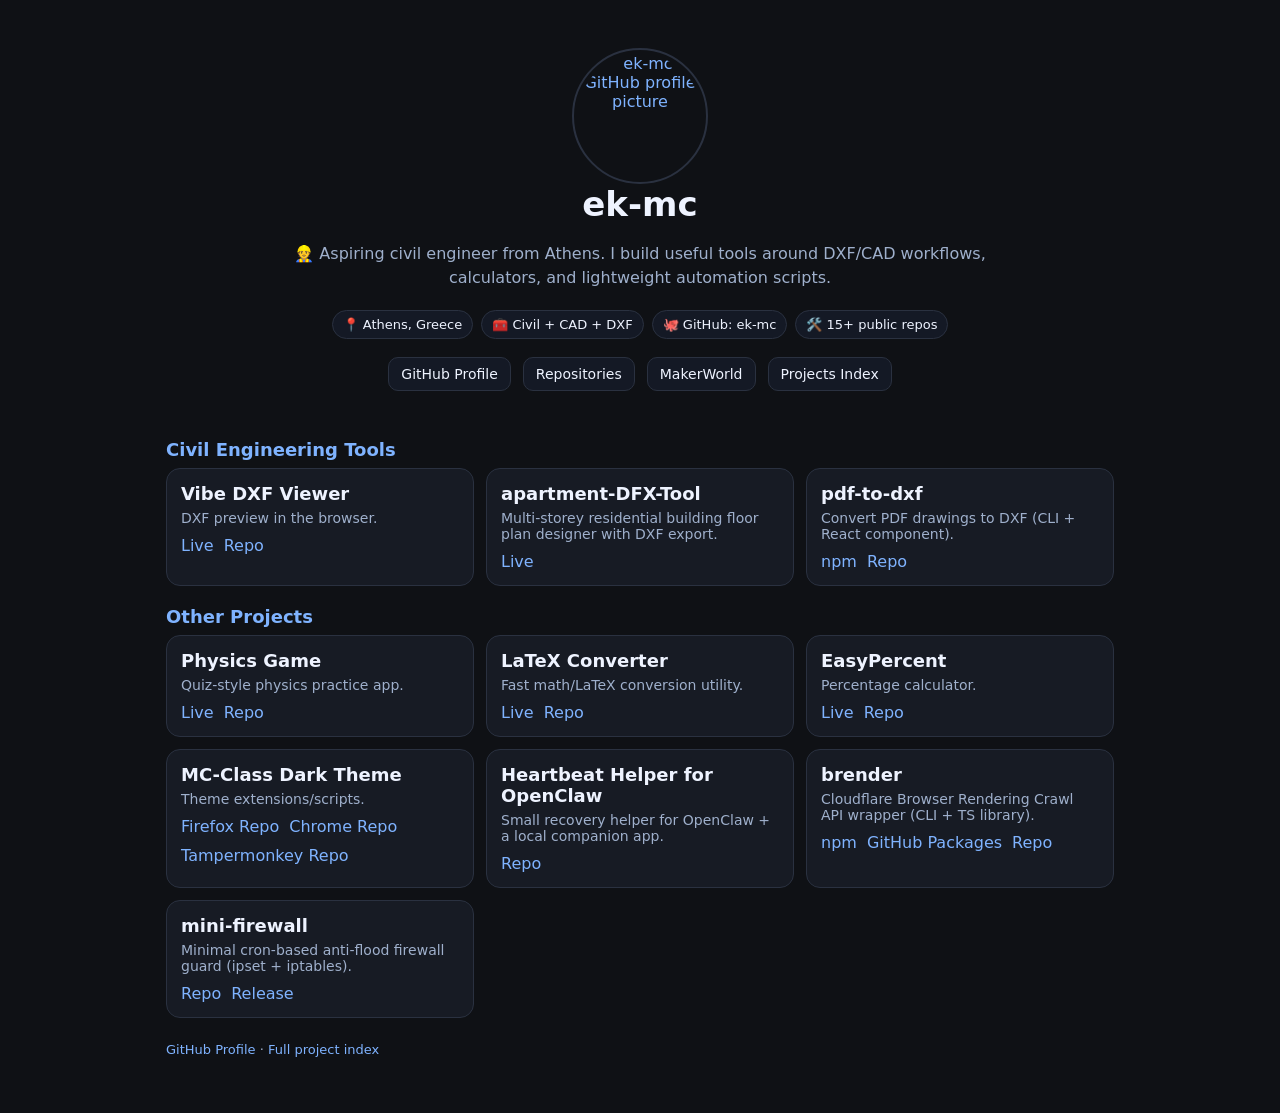
==== index.html @ ce6163a0 "chore(homepage): remove hero subtitle line" ====
<!doctype html>
<html lang="en">
  <head>
    <meta charset="UTF-8" />
    <meta name="viewport" content="width=device-width, initial-scale=1.0" />
    <title>ek-mc — Project Hub | Tools, Games & Engineering Projects</title>
    <meta name="description" content="Project hub for ek-mc: tools, games, engineering utilities, browser extensions, and experiments with live demos and repositories." />
    <meta name="robots" content="index, follow" />
    <link rel="canonical" href="https://ek-mc.github.io/" />

    <meta property="og:type" content="website" />
    <meta property="og:title" content="ek-mc — Project Hub" />
    <meta property="og:description" content="Tools, games, engineering utilities, and experiments by ek-mc." />
    <meta property="og:url" content="https://ek-mc.github.io/" />
    <meta property="og:image" content="https://ek-mc.github.io/favicon.svg" />

    <meta name="twitter:card" content="summary" />
    <meta name="twitter:title" content="ek-mc — Project Hub" />
    <meta name="twitter:description" content="Tools, games, engineering utilities, and experiments by ek-mc." />
    <meta name="twitter:image" content="https://ek-mc.github.io/favicon.svg" />

    <link rel="icon" href="./favicon.svg" type="image/svg+xml" />
    <script type="application/ld+json">
    {
      "@context": "https://schema.org",
      "@type": "Person",
      "name": "ek-mc",
      "url": "https://ek-mc.github.io/",
      "sameAs": [
        "https://github.com/ek-mc"
      ]
    }
    </script>
    <style>
      :root { --bg:#0f1115; --card:#171b24; --text:#eef3ff; --muted:#9fb0cc; --accent:#7fb3ff; --line:#2a3140; }
      *{box-sizing:border-box} body{margin:0;font-family:Inter,system-ui,-apple-system,Segoe UI,Roboto,sans-serif;background:var(--bg);color:var(--text)}
      .wrap{max-width:980px;margin:0 auto;padding:28px 16px 56px}
      h1{margin:0 0 8px;font-size:34px}
      p.sub{margin:0 0 26px;color:var(--muted)}
      .hero{display:flex;flex-direction:column;align-items:center;text-align:center;padding:20px 0 10px}
      .avatar-link{display:inline-flex;border-radius:999px;border:2px solid var(--line);padding:4px;transition:.2s transform,.2s border-color}
      .avatar-link:hover{transform:translateY(-2px);border-color:var(--accent)}
      .avatar{width:124px;height:124px;border-radius:999px;display:block;object-fit:cover}
      .bio{max-width:700px;color:var(--muted);margin:10px 0 12px;line-height:1.5}
      .pills{display:flex;gap:8px;flex-wrap:wrap;justify-content:center;margin:8px 0 18px}
      .pill{font-size:13px;color:var(--text);border:1px solid var(--line);background:#141925;padding:6px 10px;border-radius:999px}
      .hero-links{display:flex;gap:12px;flex-wrap:wrap;justify-content:center;margin-bottom:18px}
      .btn{border:1px solid var(--line);background:#141925;color:var(--text);padding:8px 12px;border-radius:10px;text-decoration:none;font-size:14px}
      .btn:hover{border-color:var(--accent);text-decoration:none}
      .category{margin:20px 0 8px;font-size:18px;color:var(--accent)}
      .grid{display:grid;grid-template-columns:repeat(auto-fill,minmax(260px,1fr));gap:12px}
      .card{background:var(--card);border:1px solid #2a3140;border-radius:14px;padding:14px}
      .card h3{margin:0 0 6px;font-size:18px}
      .card p{margin:0 0 10px;color:var(--muted);font-size:14px}
      a{color:var(--accent);text-decoration:none}
      a:hover{text-decoration:underline}
      .links{display:flex;gap:10px;flex-wrap:wrap}
      footer{margin-top:24px;color:var(--muted);font-size:13px}
    </style>
  </head>
  <body>
    <main class="wrap">
      <section class="hero">
        <a class="avatar-link" href="https://github.com/ek-mc" target="_blank" rel="noopener">
          <img class="avatar" src="https://avatars.githubusercontent.com/u/245786999?v=4" alt="ek-mc GitHub profile picture" />
        </a>
        <h1>ek-mc</h1>
                <p class="bio">👷 Aspiring civil engineer from Athens. I build useful tools around DXF/CAD workflows, calculators, and lightweight automation scripts.</p>
        <div class="pills">
          <span class="pill">📍 Athens, Greece</span>
          <span class="pill">🧰 Civil + CAD + DXF</span>
          <span class="pill">🐙 GitHub: ek-mc</span>
          <span class="pill">🛠️ 15+ public repos</span>
        </div>
        <div class="hero-links">
          <a class="btn" href="https://github.com/ek-mc" target="_blank" rel="noopener">GitHub Profile</a>
          <a class="btn" href="https://github.com/ek-mc?tab=repositories" target="_blank" rel="noopener">Repositories</a>
          <a class="btn" href="https://makerworld.com/en/@pikatsu" target="_blank" rel="noopener">MakerWorld</a>
          <a class="btn" href="https://github.com/ek-mc/ek-mc-projects" target="_blank" rel="noopener">Projects Index</a>
        </div>
      </section>

      <h2 class="category">Civil Engineering Tools</h2>
      <section class="grid">
        <article class="card">
          <h3>Vibe DXF Viewer</h3>
          <p>DXF preview in the browser.</p>
          <div class="links"><a href="https://ek-mc.github.io/vibe-dxf-viewer/">Live</a><a href="https://github.com/ek-mc/vibe-dxf-viewer">Repo</a></div>
        </article>
        <article class="card">
          <h3>apartment-DFX-Tool</h3>
          <p>Multi-storey residential building floor plan designer with DXF export.</p>
          <div class="links"><a href="https://ek-mc.github.io/apartment-dxf-tool/">Live</a></div>
        </article>
        <article class="card">
          <h3>pdf-to-dxf</h3>
          <p>Convert PDF drawings to DXF (CLI + React component).</p>
          <div class="links"><a href="https://www.npmjs.com/package/pdf-to-dxf">npm</a><a href="https://github.com/ek-mc/pdf-to-dxf">Repo</a></div>
        </article>
      </section>

      <h2 class="category">Other Projects</h2>
      <section class="grid">
        <article class="card">
          <h3>Physics Game</h3>
          <p>Quiz-style physics practice app.</p>
          <div class="links"><a href="https://ek-mc.github.io/physics-game/">Live</a><a href="https://github.com/ek-mc/physics-game">Repo</a></div>
        </article>
        <article class="card">
          <h3>LaTeX Converter</h3>
          <p>Fast math/LaTeX conversion utility.</p>
          <div class="links"><a href="https://ek-mc.github.io/latex-converter/">Live</a><a href="https://github.com/ek-mc/latex-converter">Repo</a></div>
        </article>
        <article class="card">
          <h3>EasyPercent</h3>
          <p>Percentage calculator.</p>
          <div class="links"><a href="https://easypercent.eu/">Live</a><a href="https://github.com/ek-mc/easypercent-percentage-calculator">Repo</a></div>
        </article>
        <article class="card">
          <h3>MC-Class Dark Theme</h3>
          <p>Theme extensions/scripts.</p>
          <div class="links">
            <a href="https://github.com/ek-mc/mc-class-dark-firefox-extension">Firefox Repo</a>
            <a href="https://github.com/ek-mc/mc-class-dark-chrome-extension">Chrome Repo</a>
            <a href="https://github.com/ek-mc/mc-class-dark-tampermonkey">Tampermonkey Repo</a>
          </div>
        </article>
        <article class="card">
          <h3>Heartbeat Helper for OpenClaw</h3>
          <p>Small recovery helper for OpenClaw + a local companion app.</p>
          <div class="links"><a href="https://github.com/ek-mc/heartbeat-helper-for-openclaw">Repo</a></div>
        </article>
        <article class="card">
          <h3>brender</h3>
          <p>Cloudflare Browser Rendering Crawl API wrapper (CLI + TS library).</p>
          <div class="links"><a href="https://www.npmjs.com/package/brender">npm</a><a href="https://github.com/ek-mc/brender/pkgs/npm/brender">GitHub Packages</a><a href="https://github.com/ek-mc/brender">Repo</a></div>
        </article>
        <article class="card">
          <h3>mini-firewall</h3>
          <p>Minimal cron-based anti-flood firewall guard (ipset + iptables).</p>
          <div class="links"><a href="https://github.com/ek-mc/mini-firewall">Repo</a><a href="https://github.com/ek-mc/mini-firewall/releases/latest">Release</a></div>
        </article>
      </section>

      <footer>
        <a href="https://github.com/ek-mc">GitHub Profile</a> ·
        <a href="https://github.com/ek-mc/ek-mc-projects">Full project index</a>
      </footer>
    </main>
  </body>
</html>
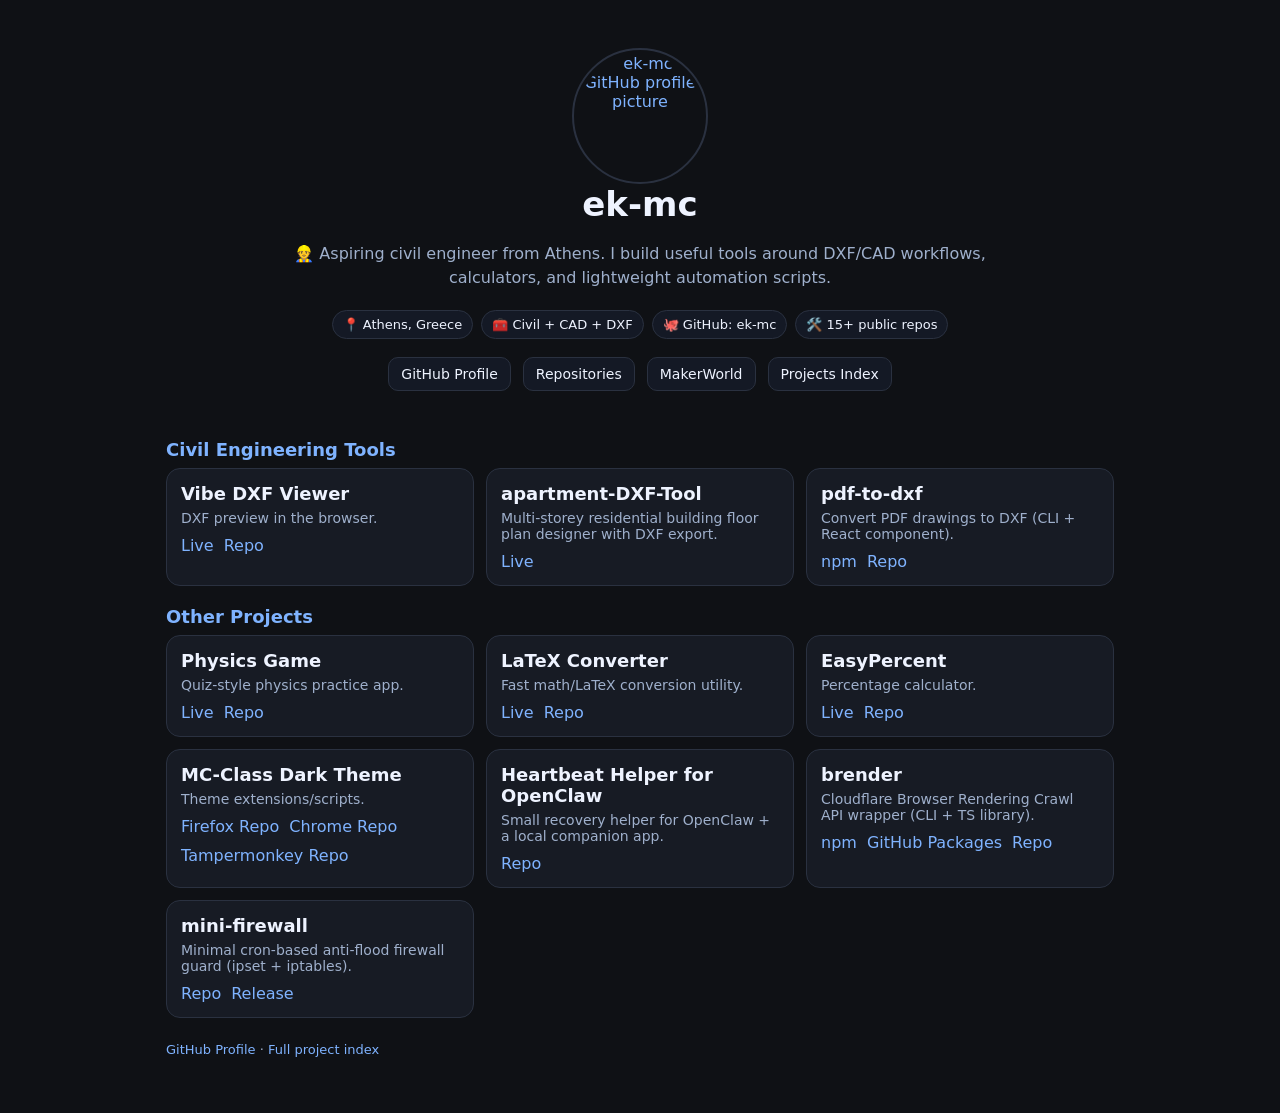
==== commit 90329c7d: "Fix typo in apartment-DXF-Tool heading" ====
--- a/index.html
+++ b/index.html
@@ -12,14 +12,14 @@
     <meta property="og:title" content="ek-mc — Project Hub" />
     <meta property="og:description" content="Tools, games, engineering utilities, and experiments by ek-mc." />
     <meta property="og:url" content="https://ek-mc.github.io/" />
-    <meta property="og:image" content="https://ek-mc.github.io/favicon.svg" />
+    <meta property="og:image" content="https://ek-mc.github.io/favicon.png" />
 
     <meta name="twitter:card" content="summary" />
     <meta name="twitter:title" content="ek-mc — Project Hub" />
     <meta name="twitter:description" content="Tools, games, engineering utilities, and experiments by ek-mc." />
-    <meta name="twitter:image" content="https://ek-mc.github.io/favicon.svg" />
+    <meta name="twitter:image" content="https://ek-mc.github.io/favicon.png" />
 
-    <link rel="icon" href="./favicon.svg" type="image/svg+xml" />
+    <link rel="icon" href="./favicon.png" type="image/png" />
     <script type="application/ld+json">
     {
       "@context": "https://schema.org",
@@ -88,7 +88,7 @@
           <div class="links"><a href="https://ek-mc.github.io/vibe-dxf-viewer/">Live</a><a href="https://github.com/ek-mc/vibe-dxf-viewer">Repo</a></div>
         </article>
         <article class="card">
-          <h3>apartment-DFX-Tool</h3>
+          <h3>apartment-DXF-Tool</h3>
           <p>Multi-storey residential building floor plan designer with DXF export.</p>
           <div class="links"><a href="https://ek-mc.github.io/apartment-dxf-tool/">Live</a></div>
         </article>
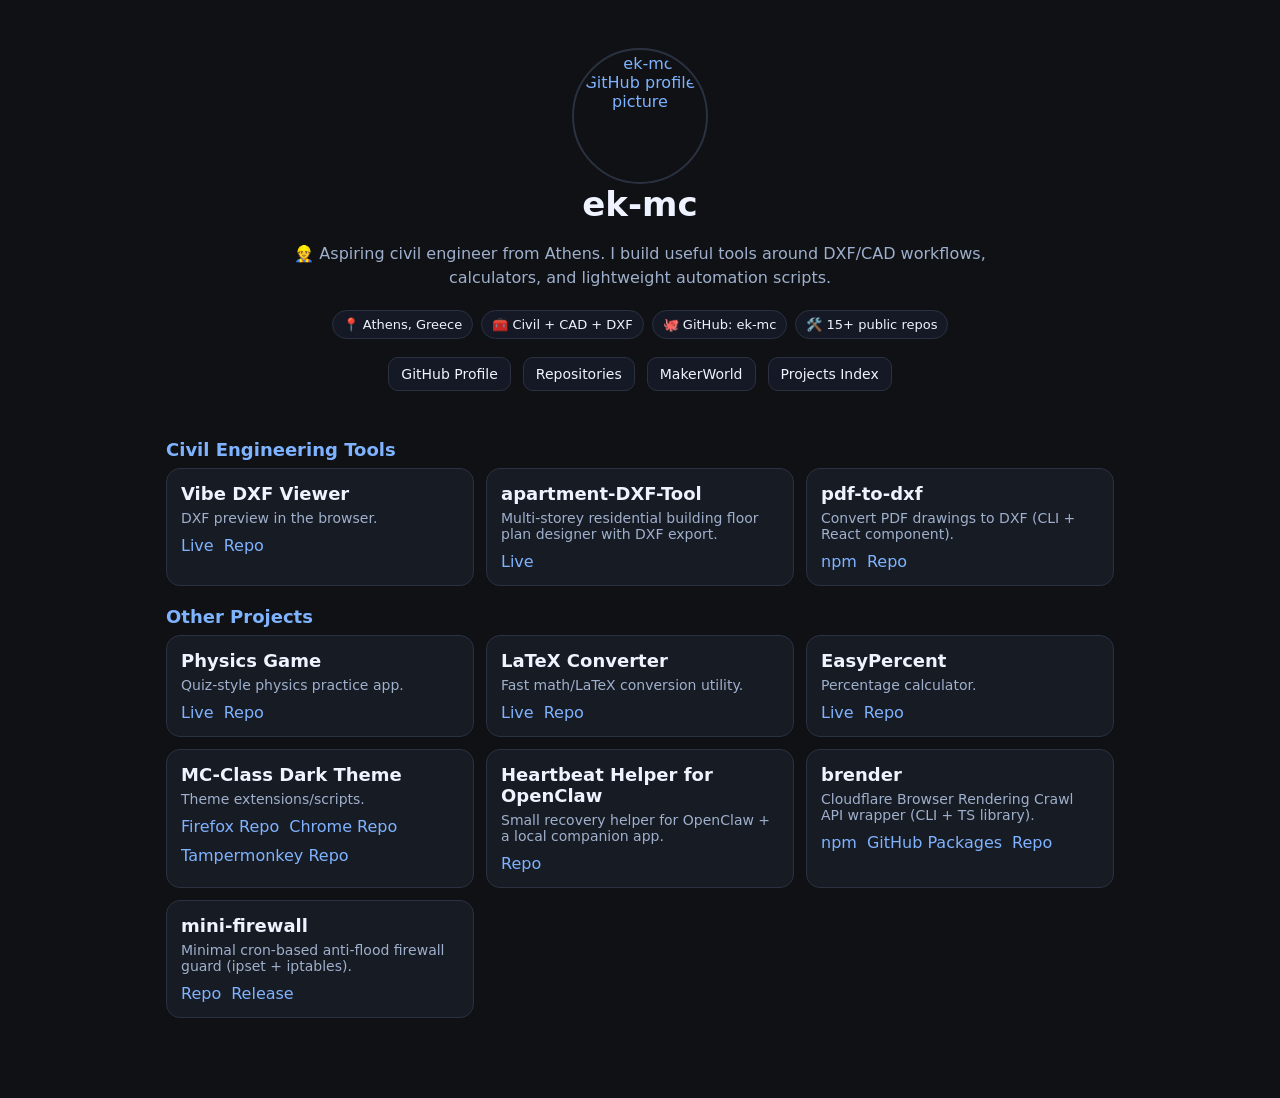
==== commit e4af7e8e: "Remove GitHub links from footer Removed links to GitHub profile and project index from footer." ====
--- a/index.html
+++ b/index.html
@@ -143,8 +143,6 @@
       </section>
 
       <footer>
-        <a href="https://github.com/ek-mc">GitHub Profile</a> ·
-        <a href="https://github.com/ek-mc/ek-mc-projects">Full project index</a>
       </footer>
     </main>
   </body>
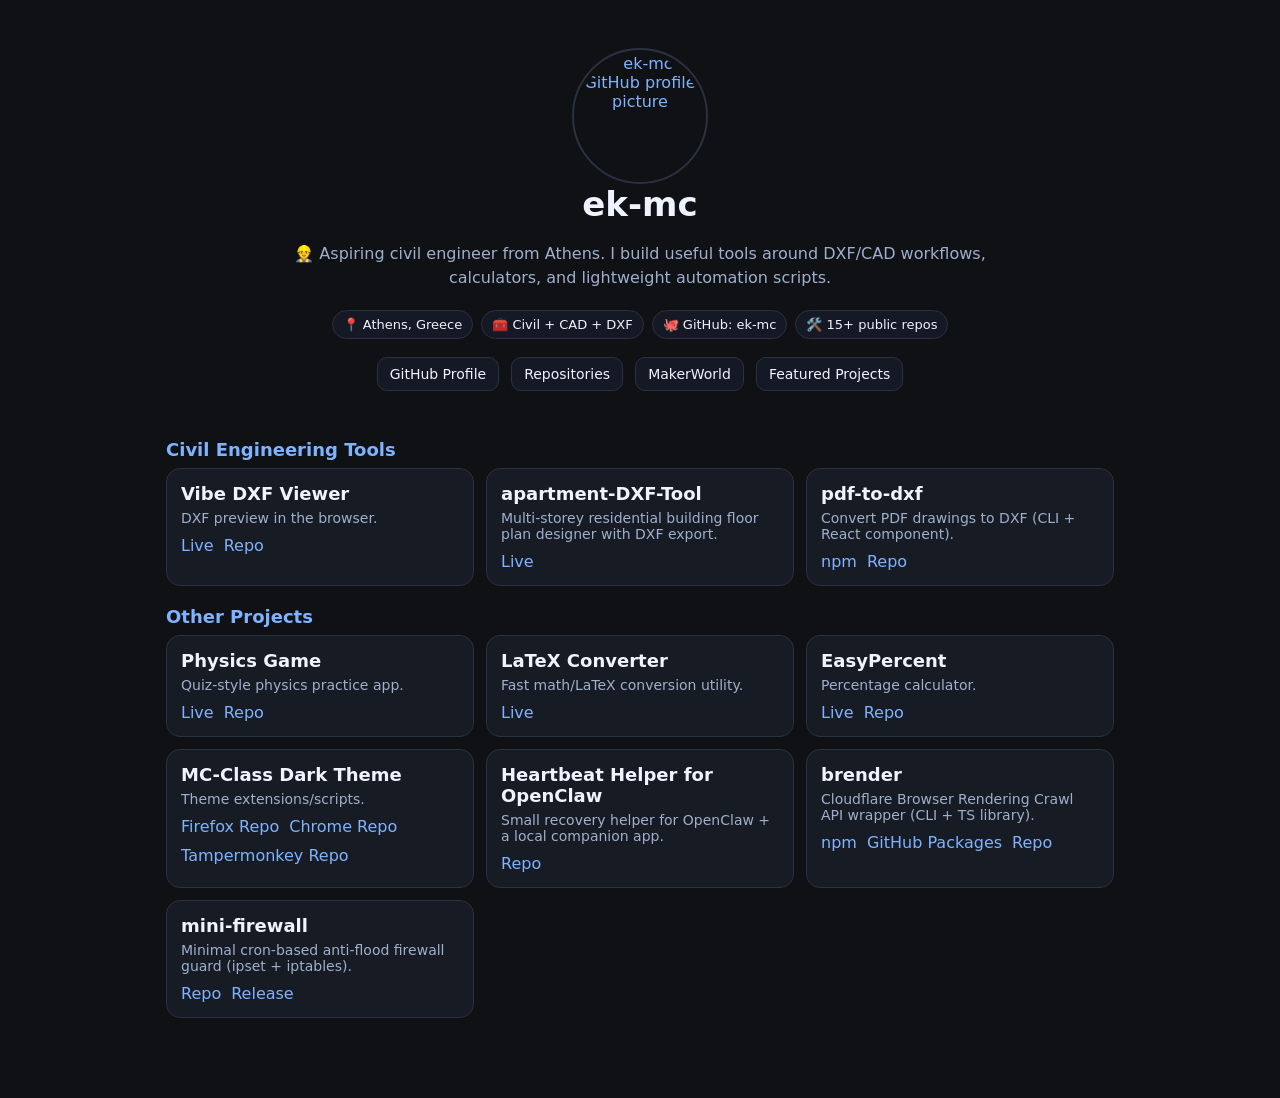
==== commit f7ca990d: "chore: remove links to now-private repositories" ====
--- a/index.html
+++ b/index.html
@@ -76,7 +76,7 @@
           <a class="btn" href="https://github.com/ek-mc" target="_blank" rel="noopener">GitHub Profile</a>
           <a class="btn" href="https://github.com/ek-mc?tab=repositories" target="_blank" rel="noopener">Repositories</a>
           <a class="btn" href="https://makerworld.com/en/@pikatsu" target="_blank" rel="noopener">MakerWorld</a>
-          <a class="btn" href="https://github.com/ek-mc/ek-mc-projects" target="_blank" rel="noopener">Projects Index</a>
+          <a class="btn" href="#projects" rel="noopener">Featured Projects</a>
         </div>
       </section>
 
@@ -99,7 +99,7 @@
         </article>
       </section>
 
-      <h2 class="category">Other Projects</h2>
+      <h2 id="projects" class="category">Other Projects</h2>
       <section class="grid">
         <article class="card">
           <h3>Physics Game</h3>
@@ -109,7 +109,7 @@
         <article class="card">
           <h3>LaTeX Converter</h3>
           <p>Fast math/LaTeX conversion utility.</p>
-          <div class="links"><a href="https://ek-mc.github.io/latex-converter/">Live</a><a href="https://github.com/ek-mc/latex-converter">Repo</a></div>
+          <div class="links"><a href="https://ek-mc.github.io/latex-converter/">Live</a></div>
         </article>
         <article class="card">
           <h3>EasyPercent</h3>
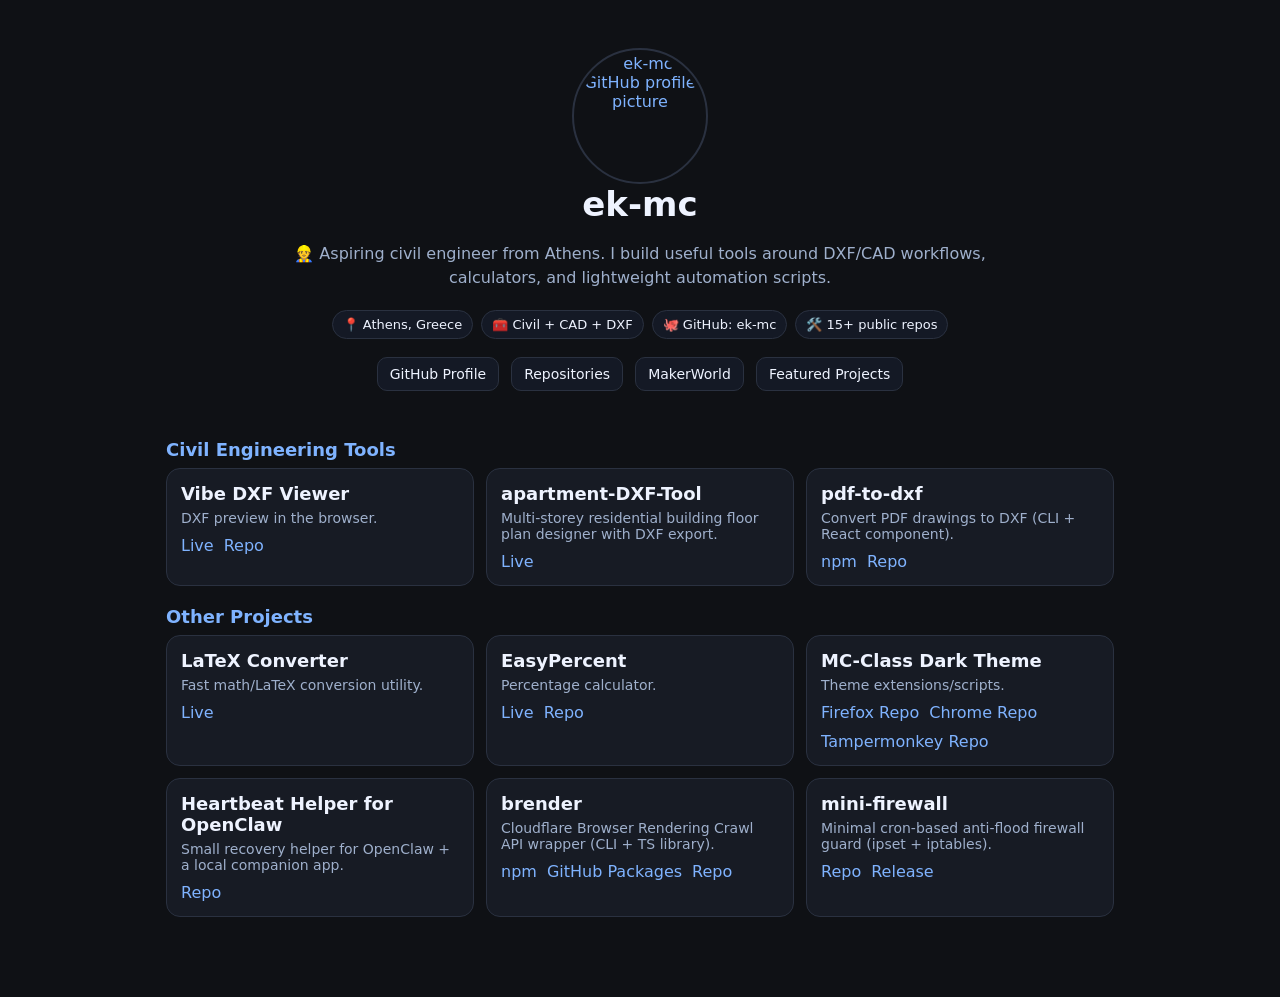
==== commit b76d7849: "docs: mark project archived and update public listings" ====
--- a/index.html
+++ b/index.html
@@ -102,11 +102,6 @@
       <h2 id="projects" class="category">Other Projects</h2>
       <section class="grid">
         <article class="card">
-          <h3>Physics Game</h3>
-          <p>Quiz-style physics practice app.</p>
-          <div class="links"><a href="https://ek-mc.github.io/physics-game/">Live</a><a href="https://github.com/ek-mc/physics-game">Repo</a></div>
-        </article>
-        <article class="card">
           <h3>LaTeX Converter</h3>
           <p>Fast math/LaTeX conversion utility.</p>
           <div class="links"><a href="https://ek-mc.github.io/latex-converter/">Live</a></div>
